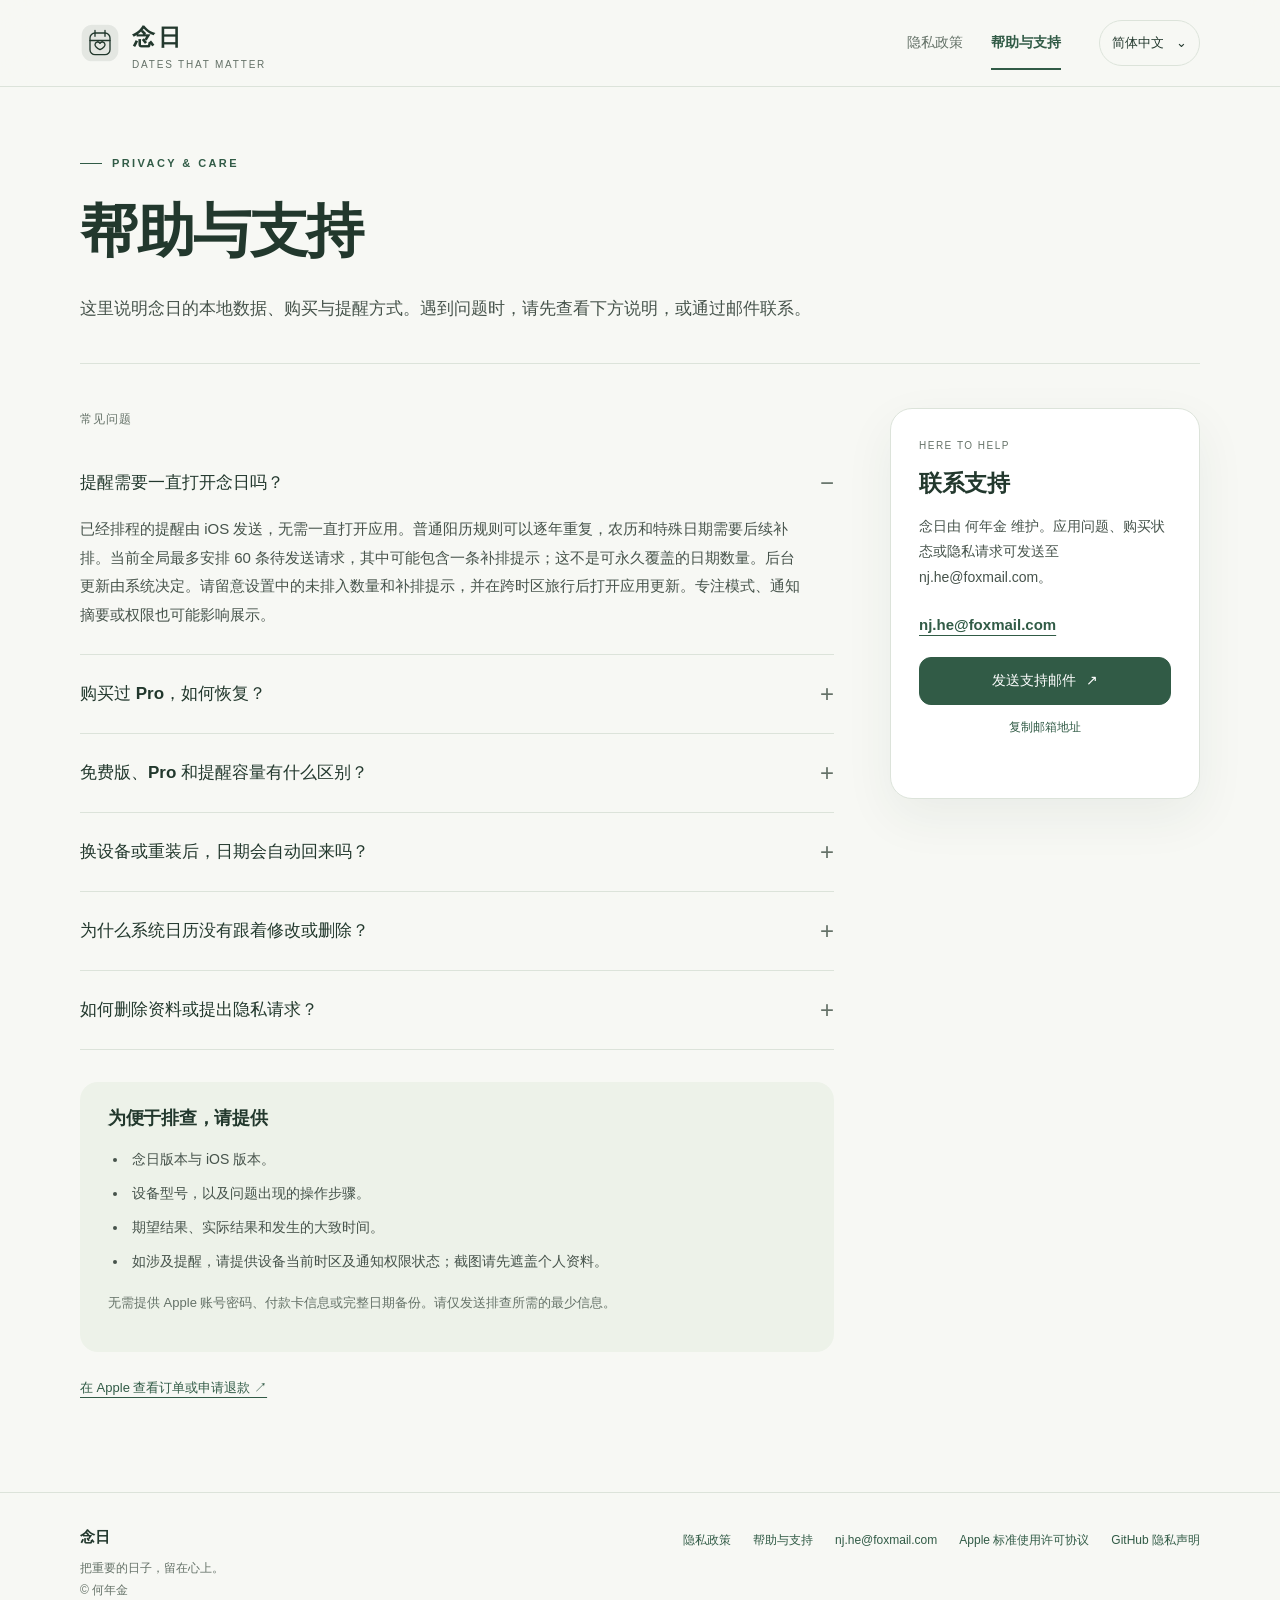
==== docs/support/index.html @ 32098af5 "Publish multilingual NianRi privacy and support pages" ====
<!doctype html><html lang="zh-Hans"><head><meta charset="utf-8"><meta name="viewport" content="width=device-width,initial-scale=1"><meta name="color-scheme" content="light dark"><meta name="referrer" content="no-referrer"><meta http-equiv="Content-Security-Policy" content="default-src 'none'; style-src 'self'; script-src 'self'; img-src 'self' data:; connect-src 'none'; base-uri 'self'; form-action 'none'"><title>帮助与支持 · 念日</title><meta name="description" content="这里说明念日的本地数据、购买与提醒方式。遇到问题时，请先查看下方说明，或通过邮件联系。"><meta property="og:title" content="帮助与支持 · 念日"><meta property="og:description" content="这里说明念日的本地数据、购买与提醒方式。遇到问题时，请先查看下方说明，或通过邮件联系。"><meta property="og:type" content="website"><meta property="og:url" content="https://h-koala.github.io/nianri-docs/support/"><link rel="canonical" href="https://h-koala.github.io/nianri-docs/support/"><link rel="alternate" hreflang="zh-Hans" href="https://h-koala.github.io/nianri-docs/support/"><link rel="alternate" hreflang="zh-Hant" href="https://h-koala.github.io/nianri-docs/zh-Hant/support/"><link rel="alternate" hreflang="en" href="https://h-koala.github.io/nianri-docs/en/support/"><link rel="icon" href="../assets/mark.svg" type="image/svg+xml"><link rel="stylesheet" href="../assets/site.css"><script src="../assets/site.js" defer></script></head><body id="top"><a class="skip" href="#main">跳至正文</a><header class="site-header"><div class="shell header-inner"><a class="brand" href="../" aria-label="念日 · 隐私与支持"><svg class="brand-icon" viewBox="0 0 48 48" fill="none" aria-hidden="true"><rect x="2" y="2" width="44" height="44" rx="13" fill="currentColor" opacity=".09"/><rect x="12" y="12" width="24" height="26" rx="6" stroke="currentColor" stroke-width="1.6"/><path d="M12 21h24M18 9v7M30 9v7M24 32s-6-3.3-6-6a3.2 3.2 0 0 1 6-1.5 3.2 3.2 0 0 1 6 1.5c0 2.7-6 6-6 6Z" stroke="currentColor" stroke-width="1.6" stroke-linecap="round" stroke-linejoin="round"/></svg><span><span class="brand-name">念日</span><span class="brand-caption">DATES THAT MATTER</span></span></a><nav class="primary-nav" aria-label="念日 · 隐私与支持"><a href="../privacy/">隐私政策</a><a href="./" aria-current="page">帮助与支持</a></nav><details class="language"><summary aria-label="语言">简体中文</summary><nav class="language-menu" aria-label="语言"><a href="./" lang="zh-Hans" hreflang="zh-Hans" aria-current="true">简体中文</a><a href="../zh-Hant/support/" lang="zh-Hant" hreflang="zh-Hant">繁體中文</a><a href="../en/support/" lang="en" hreflang="en">English</a></nav></details></div></header><main class="shell" id="main"><div class="hero"><p class="eyebrow">PRIVACY & CARE</p><h1>帮助与支持</h1><p class="lede">这里说明念日的本地数据、购买与提醒方式。遇到问题时，请先查看下方说明，或通过邮件联系。</p></div><div class="support-layout"><div><p class="faq-intro">常见问题</p><details class="faq-item" open id="reminders"><summary>提醒需要一直打开念日吗？</summary><p>已经排程的提醒由 iOS 发送，无需一直打开应用。普通阳历规则可以逐年重复，农历和特殊日期需要后续补排。当前全局最多安排 60 条待发送请求，其中可能包含一条补排提示；这不是可永久覆盖的日期数量。后台更新由系统决定。请留意设置中的未排入数量和补排提示，并在跨时区旅行后打开应用更新。专注模式、通知摘要或权限也可能影响展示。</p></details><details class="faq-item" id="restore"><summary>购买过 Pro，如何恢复？</summary><p>使用原购买所用的 Apple 账号，在念日“设置 → Pro”中选择“恢复购买”。备份文件只恢复日期资料，不恢复购买权益。若显示等待批准、验证失败或已退款，请按页面提示处理；仍有问题可附上已遮盖个人信息的错误说明联系支持。</p></details><details class="faq-item" id="limits"><summary>免费版、Pro 和提醒容量有什么区别？</summary><p>免费版可保存最多 10 个日期，每个日期使用一项提醒，并支持农历、公历及备份。Pro 将日期容量扩展至 1,000 个，并提供自定义分类与多项提前提醒。两个方案共用通知排程容量，购买 Pro 不会取消系统与应用的提醒限制，也不代表 1,000 个日期都已同时排程。权益变化不会自动删除已保存的资料。</p></details><details class="faq-item" id="backups"><summary>换设备或重装后，日期会自动回来吗？</summary><p>念日没有应用账号或自动跨设备同步。请在原设备设置中导出备份，再在新设备导入；系统设备备份是否恢复应用数据取决于系统设置与恢复方式。导入会替换当前资料，且新增内容仍需符合当前权益；当前备份文件上限为 16 MiB。导出文件未加密。</p></details><details class="faq-item" id="calendar"><summary>为什么系统日历没有跟着修改或删除？</summary><p>加入系统日历是由你确认的一次性添加，不是同步连接。请在系统日历中自行修改或删除那条事件。念日不会自动建立农历年度重复事件，重复点击添加也可能产生重复项。</p></details><details class="faq-item" id="privacy"><summary>如何删除资料或提出隐私请求？</summary><p>在念日内逐项删除日期；已导出的文件、设备备份和系统日历事件须到相应位置单独处理。开发者没有你的本地日期副本，无法远程恢复或删除。若需要删除你发送给支持的邮件或询问本政策，请联系 nj.he@foxmail.com。</p></details><div class="support-notes"><h2>为便于排查，请提供</h2><ul class="contact-list"><li>念日版本与 iOS 版本。</li><li>设备型号，以及问题出现的操作步骤。</li><li>期望结果、实际结果和发生的大致时间。</li><li>如涉及提醒，请提供设备当前时区及通知权限状态；截图请先遮盖个人资料。</li></ul><p class="small">无需提供 Apple 账号密码、付款卡信息或完整日期备份。请仅发送排查所需的最少信息。</p></div><a class="top-link" href="https://reportaproblem.apple.com/">在 Apple 查看订单或申请退款 ↗</a></div><aside class="contact-card"><div class="contact-kicker">HERE TO HELP</div><h2>联系支持</h2><p>念日由 何年金 维护。应用问题、购买状态或隐私请求可发送至 nj.he@foxmail.com。</p><a class="email-address" href="mailto:nj.he@foxmail.com?subject=%E5%BF%B5%E6%97%A5%20%C2%B7%20%E5%B8%AE%E5%8A%A9%E4%B8%8E%E6%94%AF%E6%8C%81">nj.he@foxmail.com</a><a class="button" href="mailto:nj.he@foxmail.com?subject=%E5%BF%B5%E6%97%A5%20%C2%B7%20%E5%B8%AE%E5%8A%A9%E4%B8%8E%E6%94%AF%E6%8C%81">发送支持邮件 <span aria-hidden="true">↗</span></a><button class="copy-button" hidden data-copy="nj.he@foxmail.com" data-success="邮箱地址已复制" data-failure="暂时无法复制，请选中上方邮箱地址复制。">复制邮箱地址</button><p class="live-status" aria-live="polite"></p></aside></div></main><footer class="site-footer"><div class="shell footer-inner"><div><div class="footer-title">念日</div>把重要的日子，留在心上。<br>© 何年金</div><nav class="footer-links" aria-label="念日 · 隐私与支持"><a href="../privacy/">隐私政策</a><a href="./">帮助与支持</a><a href="mailto:nj.he@foxmail.com?subject=%E5%BF%B5%E6%97%A5%20%C2%B7%20%E5%B8%AE%E5%8A%A9%E4%B8%8E%E6%94%AF%E6%8C%81">nj.he@foxmail.com</a><a href="https://www.apple.com/legal/internet-services/itunes/dev/stdeula/">Apple 标准使用许可协议</a><a href="https://docs.github.com/en/site-policy/privacy-policies/github-general-privacy-statement">GitHub 隐私声明</a></nav></div></footer></body></html>
---- docs/assets/site.css ----
@charset "UTF-8";
:root{color-scheme:light dark;--bg:#f7f8f4;--surface:#fff;--ink:#22382d;--body:#46534b;--muted:#657268;--accent:#315b46;--line:#dce3da;--soft:#edf2e9;--shadow:0 18px 50px #203d2910;--header:rgba(247,248,244,.92)}
*{box-sizing:border-box}html{scroll-behavior:smooth;scroll-padding-top:110px}body{margin:0;background:var(--bg);color:var(--body);font-family:-apple-system,BlinkMacSystemFont,"Segoe UI","PingFang SC","Microsoft YaHei",sans-serif;font-size:16px;line-height:1.85;-webkit-font-smoothing:antialiased}a{color:var(--accent);text-underline-offset:5px;text-decoration-thickness:1px}a:hover{text-decoration:underline}button,summary{font:inherit}button,a,summary{-webkit-tap-highlight-color:transparent}button:focus-visible,a:focus-visible,summary:focus-visible{outline:3px solid var(--accent);outline-offset:5px;border-radius:5px}button{cursor:pointer}.skip{position:fixed;left:20px;top:-90px;background:var(--surface);padding:12px 22px;z-index:9}.skip:focus{top:14px}.shell{width:min(1120px,calc(100% - 72px));margin:auto}.site-header{position:sticky;top:0;z-index:5;background:var(--header);backdrop-filter:blur(18px);border-bottom:1px solid var(--line)}.header-inner{display:flex;align-items:center;gap:38px;min-height:86px}.brand{display:flex;align-items:center;gap:12px;text-decoration:none;color:var(--ink);white-space:nowrap}.brand:hover{text-decoration:none}.brand-icon{width:40px;height:40px;flex:none}.brand-name{font-size:23px;letter-spacing:.12em;font-weight:650}.brand-caption{font-size:10px;letter-spacing:.18em;color:var(--muted);display:block;line-height:1.1}.primary-nav{display:flex;gap:28px;margin-left:auto}.primary-nav a{font-size:14px;padding:12px 0;text-decoration:none;color:var(--muted)}.primary-nav a[aria-current=page]{color:var(--accent);box-shadow:0 2px 0 var(--accent);font-weight:600}.language{position:relative;font-size:13px;min-width:98px}.language summary{cursor:pointer;min-height:44px;padding:10px 12px;border:1px solid var(--line);border-radius:30px;list-style:none;text-align:center;color:var(--ink)}.language summary::-webkit-details-marker{display:none}.language summary:after{content:"⌄";padding-left:12px}.language-menu{position:absolute;right:0;top:52px;width:168px;background:var(--surface);border:1px solid var(--line);box-shadow:var(--shadow);border-radius:15px;padding:8px}.language-menu a{display:block;padding:10px 12px;min-height:44px;text-decoration:none;border-radius:8px}.language-menu a:hover,.language-menu a[aria-current=true]{background:var(--soft)}.hero{padding:66px 0 38px;border-bottom:1px solid var(--line);position:relative}.eyebrow{font-size:11px;letter-spacing:.22em;color:var(--accent);font-weight:650;margin:0 0 18px;text-transform:uppercase;display:flex;align-items:center;gap:10px}.eyebrow:before{content:"";width:22px;height:1px;background:var(--accent)}h1,h2,h3{color:var(--ink);line-height:1.4;font-weight:600;margin:0}h1{font-size:clamp(36px,4.6vw,58px);letter-spacing:-.025em;font-family:ui-serif,"Iowan Old Style","Songti SC","Noto Serif CJK SC",Georgia,serif}h2{font-size:23px;letter-spacing:-.015em}h3{font-size:17px}.lede{font-size:17px;max-width:740px;margin:20px 0 0;line-height:1.9}.meta{display:flex;gap:32px;flex-wrap:wrap;font-size:12px;margin-top:30px;color:var(--muted)}.meta b{color:var(--body);font-weight:550;margin-left:8px}.reading-layout{display:grid;grid-template-columns:225px minmax(0,1fr);gap:68px;align-items:start;padding:46px 0 72px}.toc{position:sticky;top:116px;padding-right:18px}.toc-title{font-size:12px;letter-spacing:.1em;color:var(--muted);margin:0 0 15px}.toc ol{list-style:none;padding:0;margin:0;counter-reset:toc}.toc li{counter-increment:toc}.toc a{display:flex;gap:14px;font-size:13px;line-height:1.6;padding:9px 0;color:var(--muted);text-decoration:none}.toc a:before{content:counter(toc,decimal-leading-zero);font-size:11px;font-variant-numeric:tabular-nums;opacity:.65;line-height:1.9}.toc a:hover,.toc a.active{color:var(--accent)}.toc a.active{font-weight:600}.aside-note{font-size:12px;line-height:1.8;border-top:1px solid var(--line);padding-top:20px;margin-top:24px;color:var(--muted)}.policy-section{padding:28px 0 30px;border-bottom:1px solid var(--line);scroll-margin-top:112px}.policy-section:first-child{padding-top:0}.section-heading{display:flex;align-items:baseline;gap:17px}.section-number{font-size:12px;font-weight:500;color:var(--muted);font-variant-numeric:tabular-nums}.policy-section p{margin:16px 0 0;overflow-wrap:anywhere}.callout{background:var(--soft);border:1px solid var(--line);border-radius:18px;padding:22px 26px;display:flex;align-items:flex-start;gap:15px;margin-top:30px}.callout svg{width:22px;height:22px;flex:none;color:var(--accent);margin-top:5px}.callout p{font-size:14px;margin:0;line-height:1.8}.site-footer{border-top:1px solid var(--line);padding:30px 0 34px;font-size:12px;color:var(--muted)}.footer-inner{display:flex;justify-content:space-between;gap:30px;align-items:flex-start}.footer-title{color:var(--ink);font-size:15px;font-weight:600;margin-bottom:6px}.footer-links{display:flex;flex-wrap:wrap;gap:8px 22px;justify-content:flex-end;max-width:620px}.footer-links a{min-height:35px;display:inline-flex;align-items:center;text-decoration:none}.footer-links a:hover{text-decoration:underline}.support-layout{display:grid;grid-template-columns:minmax(0,1fr) 310px;gap:56px;padding:44px 0 72px;align-items:start}.faq-intro{font-size:12px;letter-spacing:.08em;color:var(--muted);margin:0 0 14px}.faq-item{border-bottom:1px solid var(--line);padding:7px 0}.faq-item summary{cursor:pointer;list-style:none;display:flex;align-items:center;justify-content:space-between;gap:22px;min-height:64px;padding:12px 0;font-size:17px;font-weight:550;color:var(--ink);line-height:1.6}.faq-item summary::-webkit-details-marker{display:none}.faq-item summary:after{content:"+";font-size:24px;font-weight:300;flex:none;color:var(--muted)}.faq-item[open] summary:after{content:"−"}.faq-item p{padding:0 30px 18px 0;margin:0;font-size:15px;line-height:1.9;overflow-wrap:anywhere}.contact-card{background:var(--surface);padding:28px;border:1px solid var(--line);border-radius:22px;box-shadow:var(--shadow);position:sticky;top:116px}.contact-card p{font-size:14px;margin:14px 0 20px}.contact-kicker{font-size:10px;letter-spacing:.15em;color:var(--muted);margin-bottom:12px}.email-address{font-size:15px;font-weight:600;overflow-wrap:anywhere}.button{display:inline-flex;justify-content:center;align-items:center;gap:10px;min-height:48px;text-decoration:none!important;background:var(--accent);border:1px solid var(--accent);color:var(--surface);padding:10px 20px;border-radius:12px;font-size:14px;font-weight:550}.contact-card .button{width:100%;margin-top:18px}.copy-button{background:none;border:0;color:var(--accent);display:block;min-height:44px;font-size:12px;margin:auto}.live-status{font-size:12px!important;min-height:21px;text-align:center;margin:0!important}.contact-list{padding-left:20px;font-size:14px;margin:16px 0}.contact-list li{padding-left:4px;margin:8px 0}.support-notes{margin-top:32px;background:var(--soft);border-radius:18px;padding:24px 28px}.support-notes h2{font-size:18px}.support-notes .small{font-size:13px;color:var(--muted)}.home-hero{padding:78px 0 64px;display:grid;grid-template-columns:minmax(0,1fr) 280px;gap:70px;align-items:center}.home-hero h1{font-size:clamp(36px,4.8vw,58px);white-space:pre-line}.home-hero .lede{max-width:580px}.home-emblem{aspect-ratio:1;border-radius:50%;border:1px solid var(--line);display:grid;place-items:center;background:radial-gradient(circle,var(--surface),var(--soft));position:relative}.home-emblem svg{width:112px;color:var(--accent)}.home-emblem:after{content:"";position:absolute;inset:18px;border:1px solid var(--line);border-radius:50%}.home-options{display:grid;grid-template-columns:1fr 1fr;gap:24px;margin-bottom:60px}.link-panel{display:block;text-decoration:none!important;padding:30px;border:1px solid var(--line);border-radius:20px;background:var(--surface);color:var(--body)}.link-panel h2{font-size:25px;display:flex;justify-content:space-between;align-items:center}.link-panel h2 span{font-size:26px;font-weight:400;color:var(--muted)}.link-panel p{font-size:14px;max-width:420px;margin:14px 0 0}.link-panel:hover{border-color:var(--accent);box-shadow:var(--shadow)}.home-facts{display:flex;gap:30px;flex-wrap:wrap;font-size:12px;color:var(--muted);border-top:1px solid var(--line);padding:25px 0 42px}.home-facts span:before{content:"✓";color:var(--accent);padding-right:9px}.top-link{display:inline-block;margin-top:24px;font-size:13px;min-height:44px}.print-only{display:none}
@media(max-width:900px){.shell{width:calc(100% - 48px)}.reading-layout{grid-template-columns:190px minmax(0,1fr);gap:30px}.support-layout{grid-template-columns:minmax(0,1fr) 280px;gap:28px}.home-hero{grid-template-columns:1fr 220px;gap:30px}.header-inner{gap:24px}}
@media(max-width:680px){html{scroll-padding-top:146px}.shell{width:calc(100% - 40px)}.header-inner{flex-wrap:wrap;gap:0;min-height:0;padding-top:14px}.brand-icon{width:35px;height:35px}.brand-name{font-size:21px}.brand-caption{font-size:9px}.language{margin-left:auto;order:2}.primary-nav{order:3;flex-basis:100%;margin:4px 0 0;gap:28px;min-height:46px}.primary-nav a{padding:9px 0;font-size:13px}.hero{padding:38px 0 28px}.eyebrow{font-size:10px;margin-bottom:14px}h1{font-size:38px}.lede{font-size:15px;margin-top:16px}.meta{gap:8px 24px;margin-top:22px;font-size:11px}.reading-layout{display:block;padding:24px 0 44px}.toc{position:static;padding:16px 18px;background:var(--soft);border-radius:14px;margin-bottom:28px}.toc-title{margin-bottom:10px}.toc ol{display:grid;grid-template-columns:1fr 1fr;gap:0 18px}.toc a{font-size:12px;padding:7px 0;gap:7px}.aside-note{display:none}.policy-section{padding:23px 0;scroll-margin-top:146px}.section-heading{gap:12px}.section-heading h2{font-size:20px}.policy-section p{font-size:15px;margin-top:14px;line-height:1.95}.callout{padding:20px;gap:10px}.footer-inner{display:block}.footer-links{justify-content:flex-start;gap:4px 20px;margin-top:16px}.support-layout{display:flex;flex-direction:column-reverse;gap:30px;padding:24px 0 44px}.contact-card{position:static;width:100%;padding:23px}.contact-card p{margin:12px 0}.contact-card .button{width:auto;margin-right:12px;vertical-align:middle}.copy-button{display:inline-block;padding:8px 6px}.live-status{text-align:left;margin-top:8px!important;min-height:0}.faq-item summary{font-size:16px;min-height:68px}.faq-item p{font-size:14px;padding-right:4px}.support-notes{padding:22px}.home-hero{display:block;padding:44px 0 32px}.home-hero h1{font-size:39px}.home-emblem{display:none}.home-options{grid-template-columns:1fr;gap:14px;margin-bottom:30px}.link-panel{padding:24px}.link-panel h2{font-size:22px}.home-facts{gap:8px 22px;line-height:1.9;padding-bottom:30px}}
@media(max-width:360px){.shell{width:calc(100% - 32px)}h1{font-size:34px}.toc ol{grid-template-columns:1fr}.contact-card{padding:20px}.contact-card .button{width:100%;margin-right:0}.copy-button{display:block;margin:auto}.home-hero h1{font-size:34px}}
@media(prefers-color-scheme:dark){:root{--bg:#151d19;--surface:#1c2720;--ink:#e9eee7;--body:#c0cdc1;--muted:#a0b0a2;--accent:#b2cfb2;--line:#354338;--soft:#223027;--header:rgba(21,29,25,.94);--shadow:0 18px 50px #0002}.button{color:#15251a}}
@media(prefers-reduced-motion:reduce){html{scroll-behavior:auto}*{transition:none!important}}
@media print{body{background:white;color:#222;font-size:11pt}.site-header,.toc,.site-footer,.skip,.top-link,.language,.copy-button{display:none}.shell{width:100%}.hero{padding-top:0}.reading-layout{display:block;padding:20px 0}.policy-section{break-inside:avoid}.print-only{display:block}a{color:inherit}.support-layout{display:block}.contact-card{position:static;box-shadow:none}.faq-item p{display:block}}
[hidden]{display:none!important}
.policy-section{scroll-margin-top:0}.contact-card .email-address{display:block}@media(max-width:680px){.toc a{min-height:44px;align-items:center}}
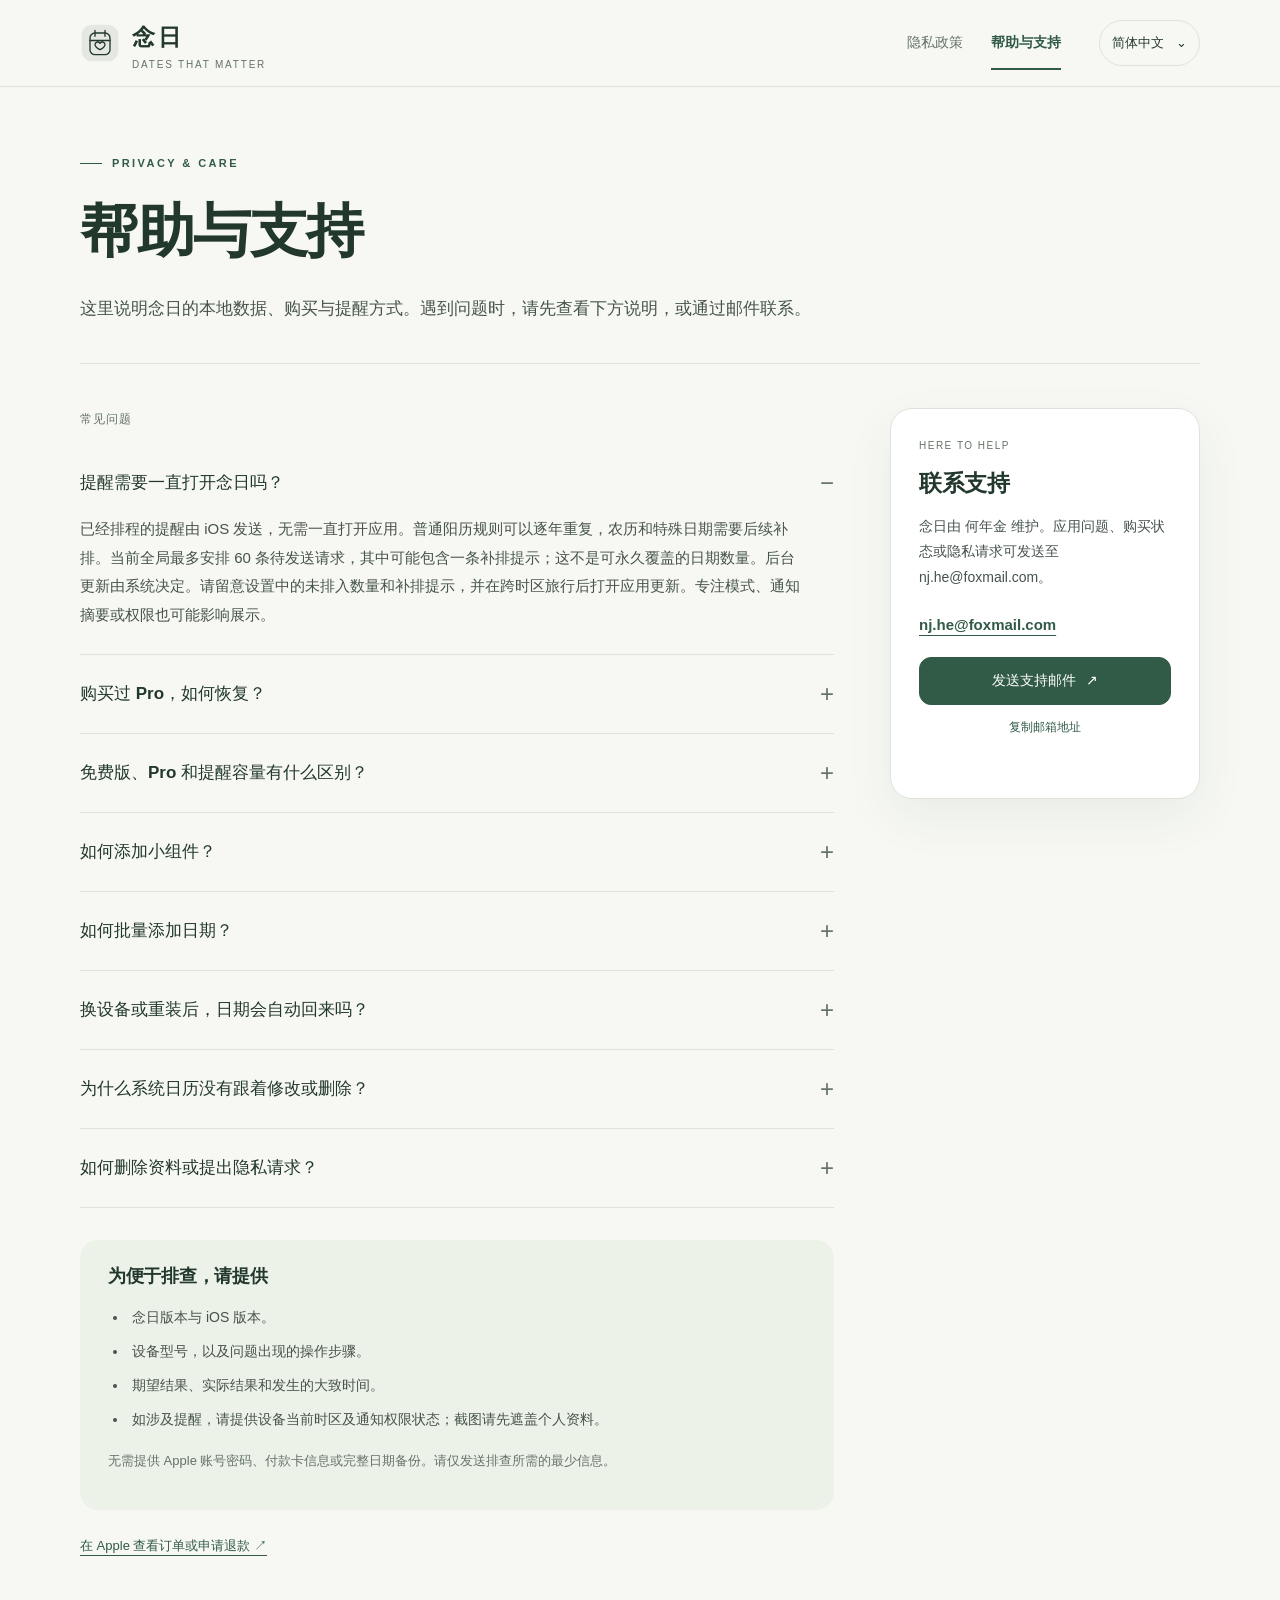
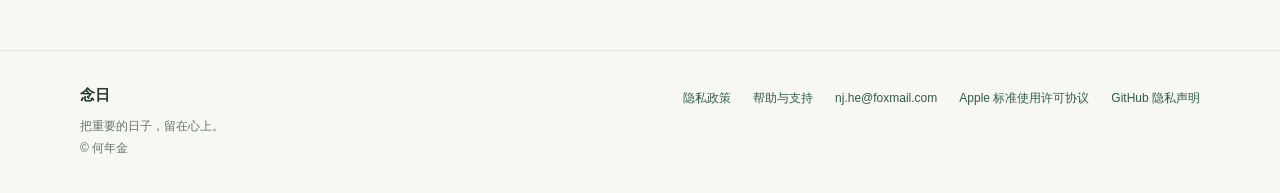
==== commit 36d782c4: "Explain local widget data and additive CSV entry in three languages" ====
--- a/docs/support/index.html
+++ b/docs/support/index.html
@@ -1 +1 @@
-<!doctype html><html lang="zh-Hans"><head><meta charset="utf-8"><meta name="viewport" content="width=device-width,initial-scale=1"><meta name="color-scheme" content="light dark"><meta name="referrer" content="no-referrer"><meta http-equiv="Content-Security-Policy" content="default-src 'none'; style-src 'self'; script-src 'self'; img-src 'self' data:; connect-src 'none'; base-uri 'self'; form-action 'none'"><title>帮助与支持 · 念日</title><meta name="description" content="这里说明念日的本地数据、购买与提醒方式。遇到问题时，请先查看下方说明，或通过邮件联系。"><meta property="og:title" content="帮助与支持 · 念日"><meta property="og:description" content="这里说明念日的本地数据、购买与提醒方式。遇到问题时，请先查看下方说明，或通过邮件联系。"><meta property="og:type" content="website"><meta property="og:url" content="https://h-koala.github.io/nianri-docs/support/"><link rel="canonical" href="https://h-koala.github.io/nianri-docs/support/"><link rel="alternate" hreflang="zh-Hans" href="https://h-koala.github.io/nianri-docs/support/"><link rel="alternate" hreflang="zh-Hant" href="https://h-koala.github.io/nianri-docs/zh-Hant/support/"><link rel="alternate" hreflang="en" href="https://h-koala.github.io/nianri-docs/en/support/"><link rel="icon" href="../assets/mark.svg" type="image/svg+xml"><link rel="stylesheet" href="../assets/site.css"><script src="../assets/site.js" defer></script></head><body id="top"><a class="skip" href="#main">跳至正文</a><header class="site-header"><div class="shell header-inner"><a class="brand" href="../" aria-label="念日 · 隐私与支持"><svg class="brand-icon" viewBox="0 0 48 48" fill="none" aria-hidden="true"><rect x="2" y="2" width="44" height="44" rx="13" fill="currentColor" opacity=".09"/><rect x="12" y="12" width="24" height="26" rx="6" stroke="currentColor" stroke-width="1.6"/><path d="M12 21h24M18 9v7M30 9v7M24 32s-6-3.3-6-6a3.2 3.2 0 0 1 6-1.5 3.2 3.2 0 0 1 6 1.5c0 2.7-6 6-6 6Z" stroke="currentColor" stroke-width="1.6" stroke-linecap="round" stroke-linejoin="round"/></svg><span><span class="brand-name">念日</span><span class="brand-caption">DATES THAT MATTER</span></span></a><nav class="primary-nav" aria-label="念日 · 隐私与支持"><a href="../privacy/">隐私政策</a><a href="./" aria-current="page">帮助与支持</a></nav><details class="language"><summary aria-label="语言">简体中文</summary><nav class="language-menu" aria-label="语言"><a href="./" lang="zh-Hans" hreflang="zh-Hans" aria-current="true">简体中文</a><a href="../zh-Hant/support/" lang="zh-Hant" hreflang="zh-Hant">繁體中文</a><a href="../en/support/" lang="en" hreflang="en">English</a></nav></details></div></header><main class="shell" id="main"><div class="hero"><p class="eyebrow">PRIVACY & CARE</p><h1>帮助与支持</h1><p class="lede">这里说明念日的本地数据、购买与提醒方式。遇到问题时，请先查看下方说明，或通过邮件联系。</p></div><div class="support-layout"><div><p class="faq-intro">常见问题</p><details class="faq-item" open id="reminders"><summary>提醒需要一直打开念日吗？</summary><p>已经排程的提醒由 iOS 发送，无需一直打开应用。普通阳历规则可以逐年重复，农历和特殊日期需要后续补排。当前全局最多安排 60 条待发送请求，其中可能包含一条补排提示；这不是可永久覆盖的日期数量。后台更新由系统决定。请留意设置中的未排入数量和补排提示，并在跨时区旅行后打开应用更新。专注模式、通知摘要或权限也可能影响展示。</p></details><details class="faq-item" id="restore"><summary>购买过 Pro，如何恢复？</summary><p>使用原购买所用的 Apple 账号，在念日“设置 → Pro”中选择“恢复购买”。备份文件只恢复日期资料，不恢复购买权益。若显示等待批准、验证失败或已退款，请按页面提示处理；仍有问题可附上已遮盖个人信息的错误说明联系支持。</p></details><details class="faq-item" id="limits"><summary>免费版、Pro 和提醒容量有什么区别？</summary><p>免费版可保存最多 10 个日期，每个日期使用一项提醒，并支持农历、公历及备份。Pro 将日期容量扩展至 1,000 个，并提供自定义分类与多项提前提醒。两个方案共用通知排程容量，购买 Pro 不会取消系统与应用的提醒限制，也不代表 1,000 个日期都已同时排程。权益变化不会自动删除已保存的资料。</p></details><details class="faq-item" id="backups"><summary>换设备或重装后，日期会自动回来吗？</summary><p>念日没有应用账号或自动跨设备同步。请在原设备设置中导出备份，再在新设备导入；系统设备备份是否恢复应用数据取决于系统设置与恢复方式。导入会替换当前资料，且新增内容仍需符合当前权益；当前备份文件上限为 16 MiB。导出文件未加密。</p></details><details class="faq-item" id="calendar"><summary>为什么系统日历没有跟着修改或删除？</summary><p>加入系统日历是由你确认的一次性添加，不是同步连接。请在系统日历中自行修改或删除那条事件。念日不会自动建立农历年度重复事件，重复点击添加也可能产生重复项。</p></details><details class="faq-item" id="privacy"><summary>如何删除资料或提出隐私请求？</summary><p>在念日内逐项删除日期；已导出的文件、设备备份和系统日历事件须到相应位置单独处理。开发者没有你的本地日期副本，无法远程恢复或删除。若需要删除你发送给支持的邮件或询问本政策，请联系 nj.he@foxmail.com。</p></details><div class="support-notes"><h2>为便于排查，请提供</h2><ul class="contact-list"><li>念日版本与 iOS 版本。</li><li>设备型号，以及问题出现的操作步骤。</li><li>期望结果、实际结果和发生的大致时间。</li><li>如涉及提醒，请提供设备当前时区及通知权限状态；截图请先遮盖个人资料。</li></ul><p class="small">无需提供 Apple 账号密码、付款卡信息或完整日期备份。请仅发送排查所需的最少信息。</p></div><a class="top-link" href="https://reportaproblem.apple.com/">在 Apple 查看订单或申请退款 ↗</a></div><aside class="contact-card"><div class="contact-kicker">HERE TO HELP</div><h2>联系支持</h2><p>念日由 何年金 维护。应用问题、购买状态或隐私请求可发送至 nj.he@foxmail.com。</p><a class="email-address" href="mailto:nj.he@foxmail.com?subject=%E5%BF%B5%E6%97%A5%20%C2%B7%20%E5%B8%AE%E5%8A%A9%E4%B8%8E%E6%94%AF%E6%8C%81">nj.he@foxmail.com</a><a class="button" href="mailto:nj.he@foxmail.com?subject=%E5%BF%B5%E6%97%A5%20%C2%B7%20%E5%B8%AE%E5%8A%A9%E4%B8%8E%E6%94%AF%E6%8C%81">发送支持邮件 <span aria-hidden="true">↗</span></a><button class="copy-button" hidden data-copy="nj.he@foxmail.com" data-success="邮箱地址已复制" data-failure="暂时无法复制，请选中上方邮箱地址复制。">复制邮箱地址</button><p class="live-status" aria-live="polite"></p></aside></div></main><footer class="site-footer"><div class="shell footer-inner"><div><div class="footer-title">念日</div>把重要的日子，留在心上。<br>© 何年金</div><nav class="footer-links" aria-label="念日 · 隐私与支持"><a href="../privacy/">隐私政策</a><a href="./">帮助与支持</a><a href="mailto:nj.he@foxmail.com?subject=%E5%BF%B5%E6%97%A5%20%C2%B7%20%E5%B8%AE%E5%8A%A9%E4%B8%8E%E6%94%AF%E6%8C%81">nj.he@foxmail.com</a><a href="https://www.apple.com/legal/internet-services/itunes/dev/stdeula/">Apple 标准使用许可协议</a><a href="https://docs.github.com/en/site-policy/privacy-policies/github-general-privacy-statement">GitHub 隐私声明</a></nav></div></footer></body></html>+<!doctype html><html lang="zh-Hans"><head><meta charset="utf-8"><meta name="viewport" content="width=device-width,initial-scale=1"><meta name="color-scheme" content="light dark"><meta name="referrer" content="no-referrer"><meta http-equiv="Content-Security-Policy" content="default-src 'none'; style-src 'self'; script-src 'self'; img-src 'self' data:; connect-src 'none'; base-uri 'self'; form-action 'none'"><title>帮助与支持 · 念日</title><meta name="description" content="这里说明念日的本地数据、购买与提醒方式。遇到问题时，请先查看下方说明，或通过邮件联系。"><meta property="og:title" content="帮助与支持 · 念日"><meta property="og:description" content="这里说明念日的本地数据、购买与提醒方式。遇到问题时，请先查看下方说明，或通过邮件联系。"><meta property="og:type" content="website"><meta property="og:url" content="https://h-koala.github.io/nianri-docs/support/"><link rel="canonical" href="https://h-koala.github.io/nianri-docs/support/"><link rel="alternate" hreflang="zh-Hans" href="https://h-koala.github.io/nianri-docs/support/"><link rel="alternate" hreflang="zh-Hant" href="https://h-koala.github.io/nianri-docs/zh-Hant/support/"><link rel="alternate" hreflang="en" href="https://h-koala.github.io/nianri-docs/en/support/"><link rel="icon" href="../assets/mark.svg" type="image/svg+xml"><link rel="stylesheet" href="../assets/site.css"><script src="../assets/site.js" defer></script></head><body id="top"><a class="skip" href="#main">跳至正文</a><header class="site-header"><div class="shell header-inner"><a class="brand" href="../" aria-label="念日 · 隐私与支持"><svg class="brand-icon" viewBox="0 0 48 48" fill="none" aria-hidden="true"><rect x="2" y="2" width="44" height="44" rx="13" fill="currentColor" opacity=".09"/><rect x="12" y="12" width="24" height="26" rx="6" stroke="currentColor" stroke-width="1.6"/><path d="M12 21h24M18 9v7M30 9v7M24 32s-6-3.3-6-6a3.2 3.2 0 0 1 6-1.5 3.2 3.2 0 0 1 6 1.5c0 2.7-6 6-6 6Z" stroke="currentColor" stroke-width="1.6" stroke-linecap="round" stroke-linejoin="round"/></svg><span><span class="brand-name">念日</span><span class="brand-caption">DATES THAT MATTER</span></span></a><nav class="primary-nav" aria-label="念日 · 隐私与支持"><a href="../privacy/">隐私政策</a><a href="./" aria-current="page">帮助与支持</a></nav><details class="language"><summary aria-label="语言">简体中文</summary><nav class="language-menu" aria-label="语言"><a href="./" lang="zh-Hans" hreflang="zh-Hans" aria-current="true">简体中文</a><a href="../zh-Hant/support/" lang="zh-Hant" hreflang="zh-Hant">繁體中文</a><a href="../en/support/" lang="en" hreflang="en">English</a></nav></details></div></header><main class="shell" id="main"><div class="hero"><p class="eyebrow">PRIVACY & CARE</p><h1>帮助与支持</h1><p class="lede">这里说明念日的本地数据、购买与提醒方式。遇到问题时，请先查看下方说明，或通过邮件联系。</p></div><div class="support-layout"><div><p class="faq-intro">常见问题</p><details class="faq-item" open id="reminders"><summary>提醒需要一直打开念日吗？</summary><p>已经排程的提醒由 iOS 发送，无需一直打开应用。普通阳历规则可以逐年重复，农历和特殊日期需要后续补排。当前全局最多安排 60 条待发送请求，其中可能包含一条补排提示；这不是可永久覆盖的日期数量。后台更新由系统决定。请留意设置中的未排入数量和补排提示，并在跨时区旅行后打开应用更新。专注模式、通知摘要或权限也可能影响展示。</p></details><details class="faq-item" id="restore"><summary>购买过 Pro，如何恢复？</summary><p>使用原购买所用的 Apple 账号，在念日“设置 → Pro”中选择“恢复购买”。备份文件只恢复日期资料，不恢复购买权益。若显示等待批准、验证失败或已退款，请按页面提示处理；仍有问题可附上已遮盖个人信息的错误说明联系支持。</p></details><details class="faq-item" id="limits"><summary>免费版、Pro 和提醒容量有什么区别？</summary><p>免费版可保存最多 10 个日期，每个日期使用一项提醒，并支持农历、公历及备份。Pro 将日期容量扩展至 1,000 个，并提供自定义分类与多项提前提醒。两个方案共用通知排程容量，购买 Pro 不会取消系统与应用的提醒限制，也不代表 1,000 个日期都已同时排程。权益变化不会自动删除已保存的资料。</p></details><details class="faq-item" id="widgets"><summary>如何添加小组件？</summary><p>V0.4 起，先在念日保存日期，再通过系统主屏幕编辑菜单添加念日小组件。小尺寸显示下一项，中尺寸最多三项；锁屏矩形小组件从系统锁屏自定界面添加。可点击打开相应日期，在念日设置中隐藏标题或请求更新。刷新时机由 iOS 决定，小组件不会额外发送通知。</p></details><details class="faq-item" id="quick-entry"><summary>如何批量添加日期？</summary><p>V0.4 起，从首页导入按钮或设置→便捷录入，选 CSV/TSV 文件或粘贴表格。必需列为 title、date，可查看三语示例。预览后勾选有效条目再追加；无效日期和重复条目不可选。最多1000行、256 KB，仍受免费10条/Pro1000条和分类、提醒权限限制。JSON备份导入会替换资料库，请注意区别。</p></details><details class="faq-item" id="backups"><summary>换设备或重装后，日期会自动回来吗？</summary><p>念日没有应用账号或自动跨设备同步。请在原设备设置中导出备份，再在新设备导入；系统设备备份是否恢复应用数据取决于系统设置与恢复方式。JSON 备份导入会替换当前资料，且新增内容仍需符合当前权益；当前备份文件上限为 16 MiB。导出文件未加密。</p></details><details class="faq-item" id="calendar"><summary>为什么系统日历没有跟着修改或删除？</summary><p>加入系统日历是由你确认的一次性添加，不是同步连接。请在系统日历中自行修改或删除那条事件。念日不会自动建立农历年度重复事件，重复点击添加也可能产生重复项。</p></details><details class="faq-item" id="privacy"><summary>如何删除资料或提出隐私请求？</summary><p>在念日内逐项删除日期；已导出的文件、设备备份和系统日历事件须到相应位置单独处理。开发者没有你的本地日期副本，无法远程恢复或删除。若需要删除你发送给支持的邮件或询问本政策，请联系 nj.he@foxmail.com。</p></details><div class="support-notes"><h2>为便于排查，请提供</h2><ul class="contact-list"><li>念日版本与 iOS 版本。</li><li>设备型号，以及问题出现的操作步骤。</li><li>期望结果、实际结果和发生的大致时间。</li><li>如涉及提醒，请提供设备当前时区及通知权限状态；截图请先遮盖个人资料。</li></ul><p class="small">无需提供 Apple 账号密码、付款卡信息或完整日期备份。请仅发送排查所需的最少信息。</p></div><a class="top-link" href="https://reportaproblem.apple.com/">在 Apple 查看订单或申请退款 ↗</a></div><aside class="contact-card"><div class="contact-kicker">HERE TO HELP</div><h2>联系支持</h2><p>念日由 何年金 维护。应用问题、购买状态或隐私请求可发送至 nj.he@foxmail.com。</p><a class="email-address" href="mailto:nj.he@foxmail.com?subject=%E5%BF%B5%E6%97%A5%20%C2%B7%20%E5%B8%AE%E5%8A%A9%E4%B8%8E%E6%94%AF%E6%8C%81">nj.he@foxmail.com</a><a class="button" href="mailto:nj.he@foxmail.com?subject=%E5%BF%B5%E6%97%A5%20%C2%B7%20%E5%B8%AE%E5%8A%A9%E4%B8%8E%E6%94%AF%E6%8C%81">发送支持邮件 <span aria-hidden="true">↗</span></a><button class="copy-button" hidden data-copy="nj.he@foxmail.com" data-success="邮箱地址已复制" data-failure="暂时无法复制，请选中上方邮箱地址复制。">复制邮箱地址</button><p class="live-status" aria-live="polite"></p></aside></div></main><footer class="site-footer"><div class="shell footer-inner"><div><div class="footer-title">念日</div>把重要的日子，留在心上。<br>© 何年金</div><nav class="footer-links" aria-label="念日 · 隐私与支持"><a href="../privacy/">隐私政策</a><a href="./">帮助与支持</a><a href="mailto:nj.he@foxmail.com?subject=%E5%BF%B5%E6%97%A5%20%C2%B7%20%E5%B8%AE%E5%8A%A9%E4%B8%8E%E6%94%AF%E6%8C%81">nj.he@foxmail.com</a><a href="https://www.apple.com/legal/internet-services/itunes/dev/stdeula/">Apple 标准使用许可协议</a><a href="https://docs.github.com/en/site-policy/privacy-policies/github-general-privacy-statement">GitHub 隐私声明</a></nav></div></footer></body></html>
